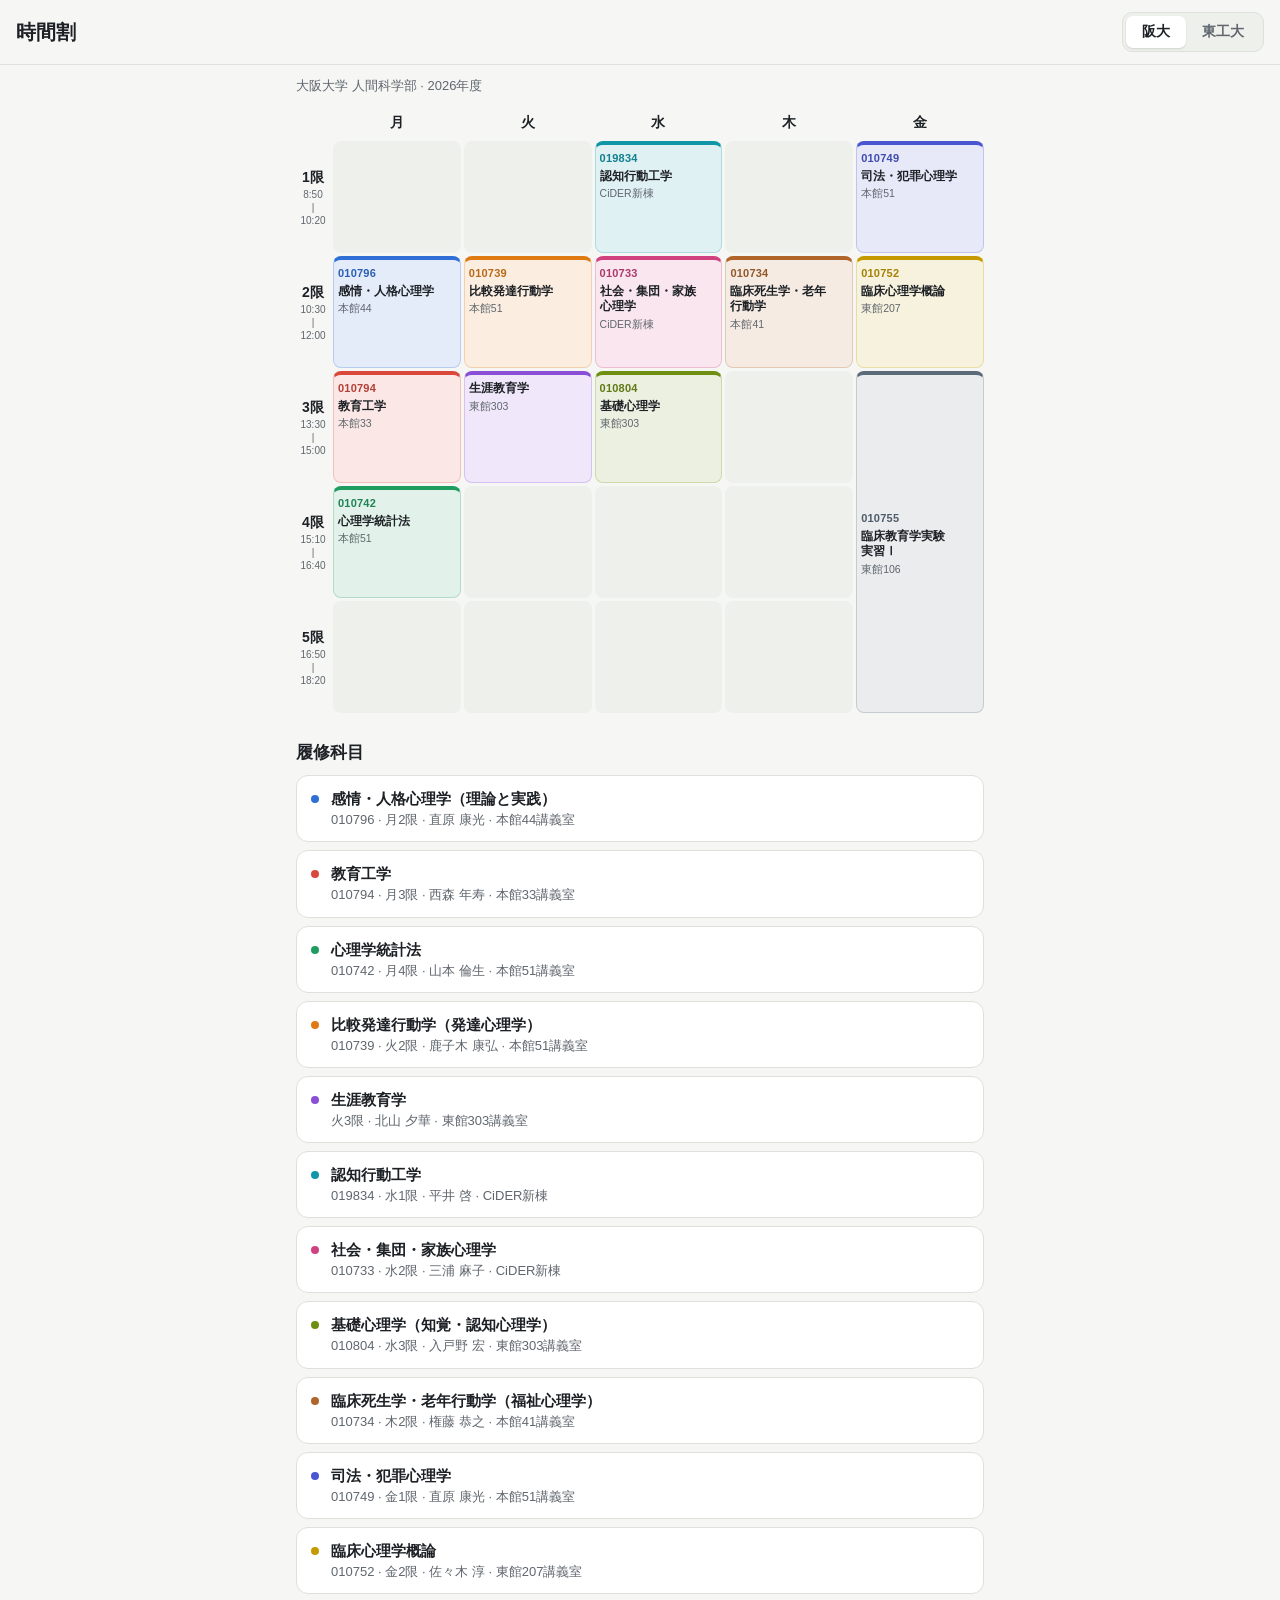
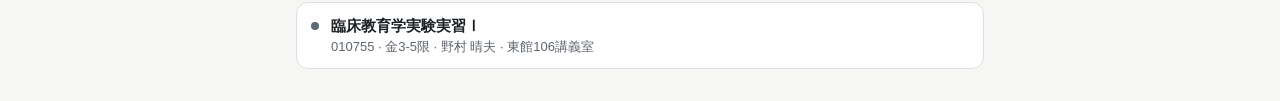
==== index.html @ 090a3bcf "feat: add initial implementation of the timetable application - Create HTML structure for the timeta" ====
<!doctype html>
<html lang="ja">
<head>
  <meta charset="utf-8">
  <meta name="viewport" content="width=device-width, initial-scale=1, viewport-fit=cover">
  <title>ふたりの時間割</title>
  <meta name="theme-color" content="#f6f7f5" media="(prefers-color-scheme: light)">
  <meta name="theme-color" content="#16181a" media="(prefers-color-scheme: dark)">
  <meta name="apple-mobile-web-app-capable" content="yes">
  <meta name="apple-mobile-web-app-title" content="時間割">
  <meta name="apple-mobile-web-app-status-bar-style" content="default">
  <link rel="manifest" href="manifest.webmanifest">
  <link rel="icon" href="icon-192.png">
  <link rel="apple-touch-icon" href="icon-192.png">
  <link rel="stylesheet" href="style.css">
</head>
<body>
  <header class="top">
    <h1>時間割</h1>
    <nav class="tabs" role="tablist" id="tabs"></nav>
  </header>

  <main>
    <p class="meta" id="meta"></p>
    <section class="grid" id="grid" aria-label="時間割表"></section>

    <h2>履修科目</h2>
    <ul class="list" id="list"></ul>
  </main>

  <script src="data.js"></script>
  <script src="app.js"></script>
</body>
</html>
---- style.css ----
:root {
  --bg: #f6f7f5;
  --surface: #ffffff;
  --cell: #eef0ec;
  --text: #1d2125;
  --sub: #5f666d;
  --line: #dde1dc;
  --accent: #2f7d5b;
  --accent-soft: #e2efe8;
  --tint: 13%;
}

@media (prefers-color-scheme: dark) {
  :root:not([data-theme="light"]) {
    --bg: #16181a;
    --surface: #1f2225;
    --cell: #1b1e20;
    --text: #e7e9ea;
    --sub: #9aa1a7;
    --line: #2d3236;
    --accent: #5bb38a;
    --accent-soft: #23362d;
    --tint: 22%;
  }
}
:root[data-theme="dark"] {
  --bg: #16181a;
  --surface: #1f2225;
  --cell: #1b1e20;
  --text: #e7e9ea;
  --sub: #9aa1a7;
  --line: #2d3236;
  --accent: #5bb38a;
  --accent-soft: #23362d;
  --tint: 22%;
}

* { box-sizing: border-box; }

html, body { margin: 0; }

body {
  background: var(--bg);
  color: var(--text);
  font-family: -apple-system, BlinkMacSystemFont, "Hiragino Sans", "Hiragino Kaku Gothic ProN", "Noto Sans JP", "Yu Gothic UI", Meiryo, sans-serif;
  font-size: 15px;
  line-height: 1.4;
  -webkit-text-size-adjust: 100%;
}

.top {
  position: sticky;
  top: 0;
  z-index: 2;
  display: flex;
  align-items: center;
  justify-content: space-between;
  gap: 12px;
  padding: calc(env(safe-area-inset-top) + 12px) 16px 12px;
  background: var(--bg);
  border-bottom: 1px solid var(--line);
}

h1 { margin: 0; font-size: 20px; font-weight: 700; }

.tabs {
  display: flex;
  padding: 3px;
  border-radius: 10px;
  background: var(--cell);
  border: 1px solid var(--line);
}
.tabs button {
  appearance: none;
  border: 0;
  background: transparent;
  color: var(--sub);
  font: inherit;
  font-size: 14px;
  font-weight: 600;
  padding: 6px 16px;
  border-radius: 7px;
  cursor: pointer;
}
.tabs button[aria-selected="true"] {
  background: var(--surface);
  color: var(--text);
  box-shadow: 0 1px 2px rgba(0, 0, 0, .12);
}

main {
  max-width: 720px;
  margin: 0 auto;
  padding: 12px 16px calc(env(safe-area-inset-bottom) + 32px);
}

.meta { margin: 0 0 12px; color: var(--sub); font-size: 13px; }

/* 時間割グリッド */
.grid {
  display: grid;
  grid-template-columns: 34px repeat(5, minmax(0, 1fr));
  grid-auto-rows: auto;
  gap: 3px;
}
.grid .day {
  text-align: center;
  font-weight: 600;
  font-size: 14px;
  padding: 6px 0;
  border-radius: 8px;
}
.grid .day.today { background: var(--accent); color: #fff; }

.grid .period {
  display: flex;
  flex-direction: column;
  align-items: center;
  justify-content: center;
  min-height: 112px;
  color: var(--sub);
  font-size: 10px;
  line-height: 1.3;
  text-align: center;
}
.grid .period b { color: var(--text); font-size: 14px; margin-bottom: 2px; }

.grid .empty { background: var(--cell); border-radius: 8px; }

.card {
  position: relative;
  display: flex;
  flex-direction: column;
  gap: 2px;
  min-width: 0;
  padding: 6px 4px;
  border-radius: 8px;
  background: color-mix(in srgb, var(--c) var(--tint), var(--surface));
  border: 1px solid color-mix(in srgb, var(--c) 35%, var(--surface));
  border-top: 4px solid var(--c);
  overflow: hidden;
}
.card .code { color: color-mix(in srgb, var(--c) 80%, var(--text)); font-size: 11px; font-weight: 700; letter-spacing: .02em; }
.card .name {
  font-size: 12px;
  font-weight: 600;
  line-height: 1.3;
  word-break: keep-all;
  line-break: strict;
  overflow-wrap: anywhere;
}
.card .room {
  color: var(--sub);
  font-size: 10.5px;
  word-break: keep-all;
  overflow-wrap: anywhere;
}
.card.long { justify-content: center; }

.card.tentative, .card.either {
  border-style: dashed;
  border-top-style: solid;
  border-color: var(--c);
  background: color-mix(in srgb, var(--c) 6%, var(--surface));
}
.card .flag {
  align-self: flex-start;
  font-size: 9.5px;
  font-weight: 700;
  white-space: nowrap;
  padding: 0 3px;
  border-radius: 4px;
  border: 1px solid var(--sub);
  color: var(--sub);
}

/* 履修科目リスト */
h2 { font-size: 17px; margin: 28px 0 10px; }

.list { list-style: none; margin: 0; padding: 0; display: grid; gap: 8px; }
.list li {
  display: grid;
  grid-template-columns: 8px 1fr;
  column-gap: 12px;
  align-items: start;
  padding: 12px 14px;
  border-radius: 12px;
  background: var(--surface);
  border: 1px solid var(--line);
}
.list .dot { width: 8px; height: 8px; border-radius: 50%; margin-top: 7px; background: var(--c); }
.list .title { font-weight: 600; }
.list .flag { font-size: 11px; color: var(--sub); border: 1px solid var(--sub); border-radius: 4px; padding: 0 4px; margin-left: 6px; vertical-align: 2px; }
.list .detail { color: var(--sub); font-size: 13px; margin-top: 2px; }
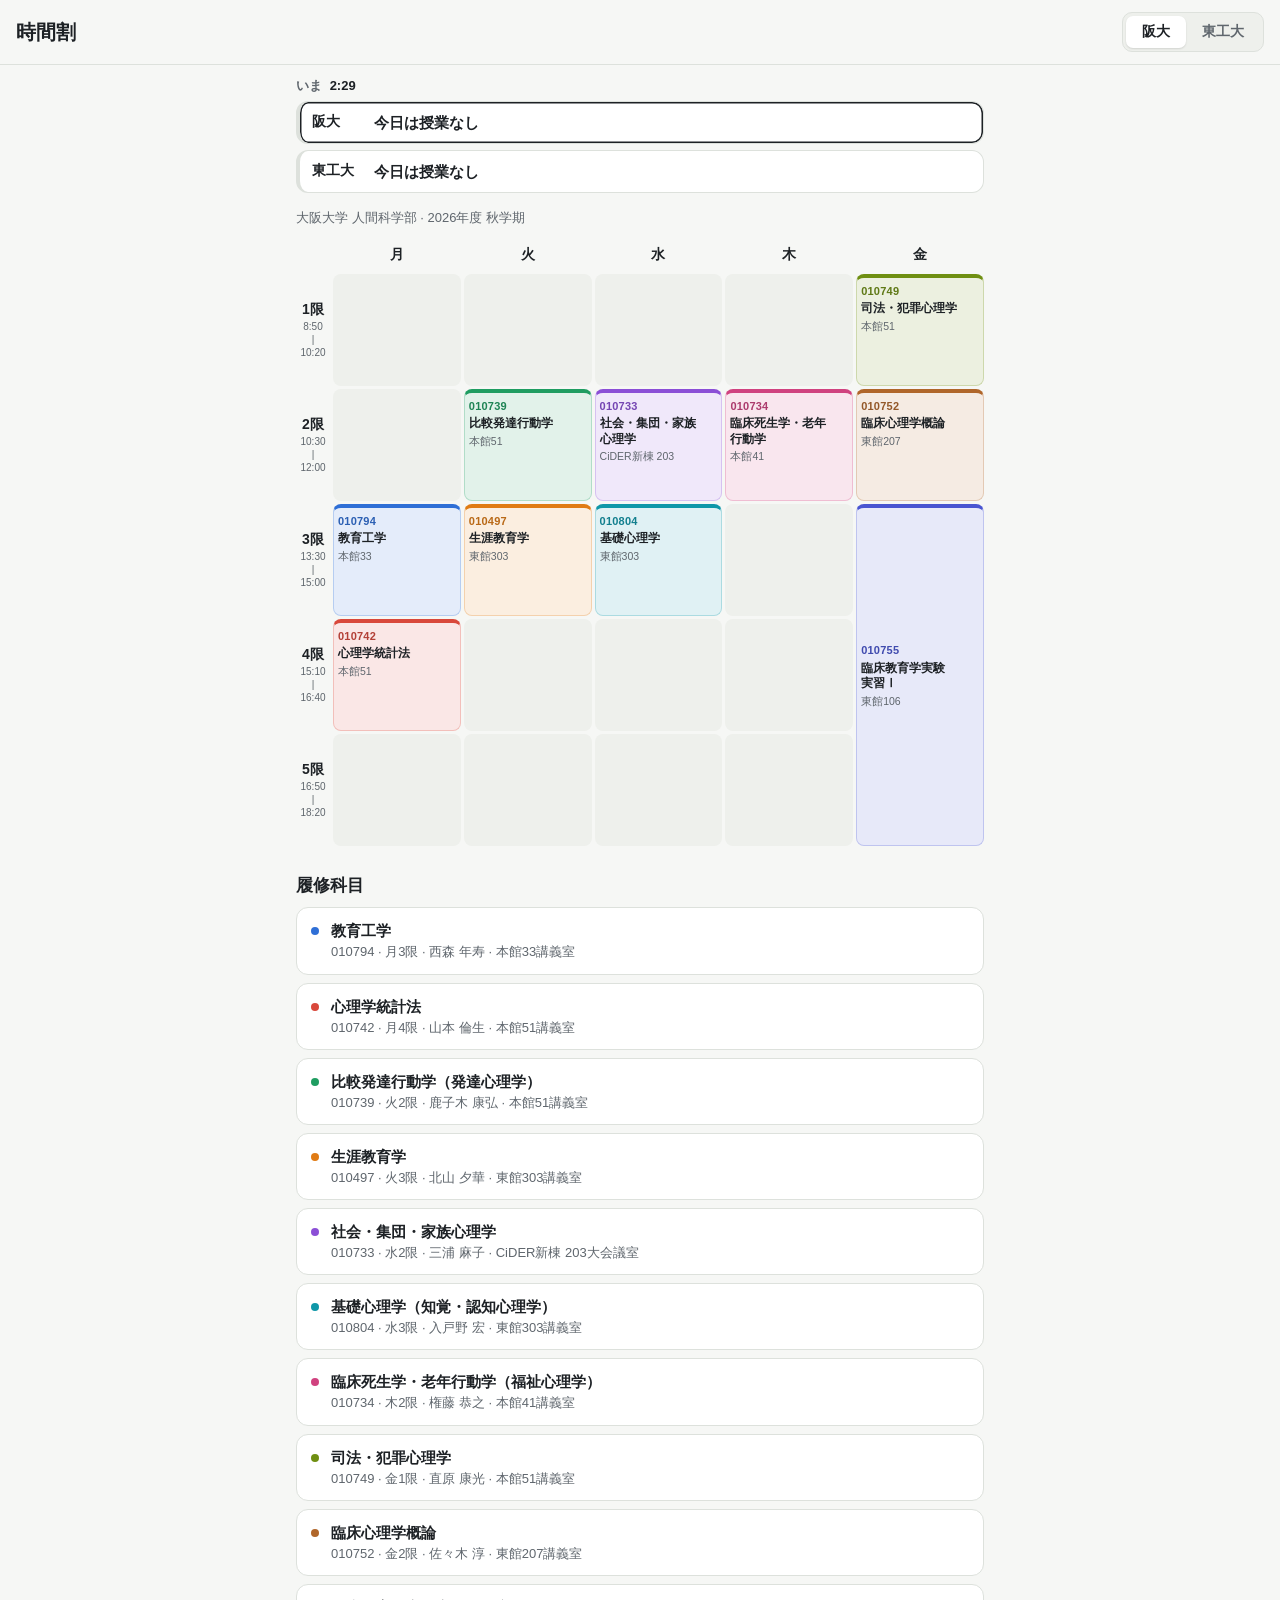
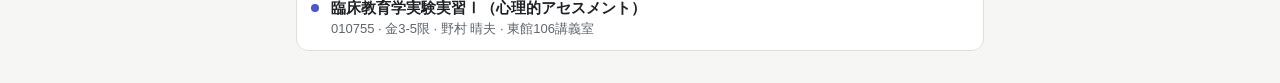
==== commit 24bfee49: "feat: update version to v9 and enhance class details in data.js" ====
--- a/index.html
+++ b/index.html
@@ -2,7 +2,7 @@
 <html lang="ja">
 <head>
   <meta charset="utf-8">
-  <meta name="viewport" content="width=device-width, initial-scale=1, viewport-fit=cover">
+  <meta name="viewport" content="width=device-width, initial-scale=1, maximum-scale=1, user-scalable=no, viewport-fit=cover">
   <title>ふたりの時間割</title>
   <meta name="theme-color" content="#f6f7f5" media="(prefers-color-scheme: light)">
   <meta name="theme-color" content="#16181a" media="(prefers-color-scheme: dark)">
@@ -21,6 +21,7 @@
   </header>
 
   <main>
+    <section class="now" id="now" aria-live="polite"></section>
     <p class="meta" id="meta"></p>
     <section class="grid" id="grid" aria-label="時間割表"></section>
 
--- a/style.css
+++ b/style.css
@@ -37,7 +37,12 @@
 
 * { box-sizing: border-box; }
 
-html, body { margin: 0; }
+html, body {
+  margin: 0;
+  overflow-x: clip;
+  overscroll-behavior: none;
+  touch-action: pan-y; /* ピンチ拡大とダブルタップ拡大を止める */
+}
 
 body {
   background: var(--bg);
@@ -92,6 +97,46 @@
   max-width: 720px;
   margin: 0 auto;
   padding: 12px 16px calc(env(safe-area-inset-bottom) + 32px);
+}
+
+/* いま */
+.now {
+  display: grid;
+  gap: 6px;
+  margin-bottom: 16px;
+}
+.now-head { color: var(--sub); font-size: 13px; font-weight: 600; }
+.now-head time { color: var(--text); font-variant-numeric: tabular-nums; margin-left: 4px; }
+.now-row {
+  appearance: none;
+  display: grid;
+  grid-template-columns: 52px 1fr;
+  align-items: center;
+  gap: 10px;
+  width: 100%;
+  padding: 10px 12px;
+  border-radius: 12px;
+  border: 1px solid var(--line);
+  border-left: 4px solid var(--c);
+  background: var(--surface);
+  color: var(--text);
+  font: inherit;
+  text-align: left;
+  cursor: pointer;
+}
+.now-row.in { background: color-mix(in srgb, var(--c) var(--tint), var(--surface)); }
+.now-row.active { box-shadow: 0 0 0 1.5px var(--text) inset; }
+.now-row .who { font-weight: 700; font-size: 14px; }
+.now-row .what { display: grid; gap: 2px; min-width: 0; }
+.now-row .main { font-weight: 600; display: flex; align-items: center; gap: 6px; flex-wrap: wrap; }
+.now-row .sub { color: var(--sub); font-size: 12.5px; }
+.badge {
+  font-size: 10.5px;
+  font-weight: 700;
+  padding: 1px 6px;
+  border-radius: 999px;
+  background: var(--c);
+  color: #fff;
 }
 
 .meta { margin: 0 0 12px; color: var(--sub); font-size: 13px; }
@@ -156,6 +201,7 @@
   overflow-wrap: anywhere;
 }
 .card.long { justify-content: center; }
+.card.now { box-shadow: 0 0 0 2px var(--c); }
 
 .card.tentative, .card.either {
   border-style: dashed;
